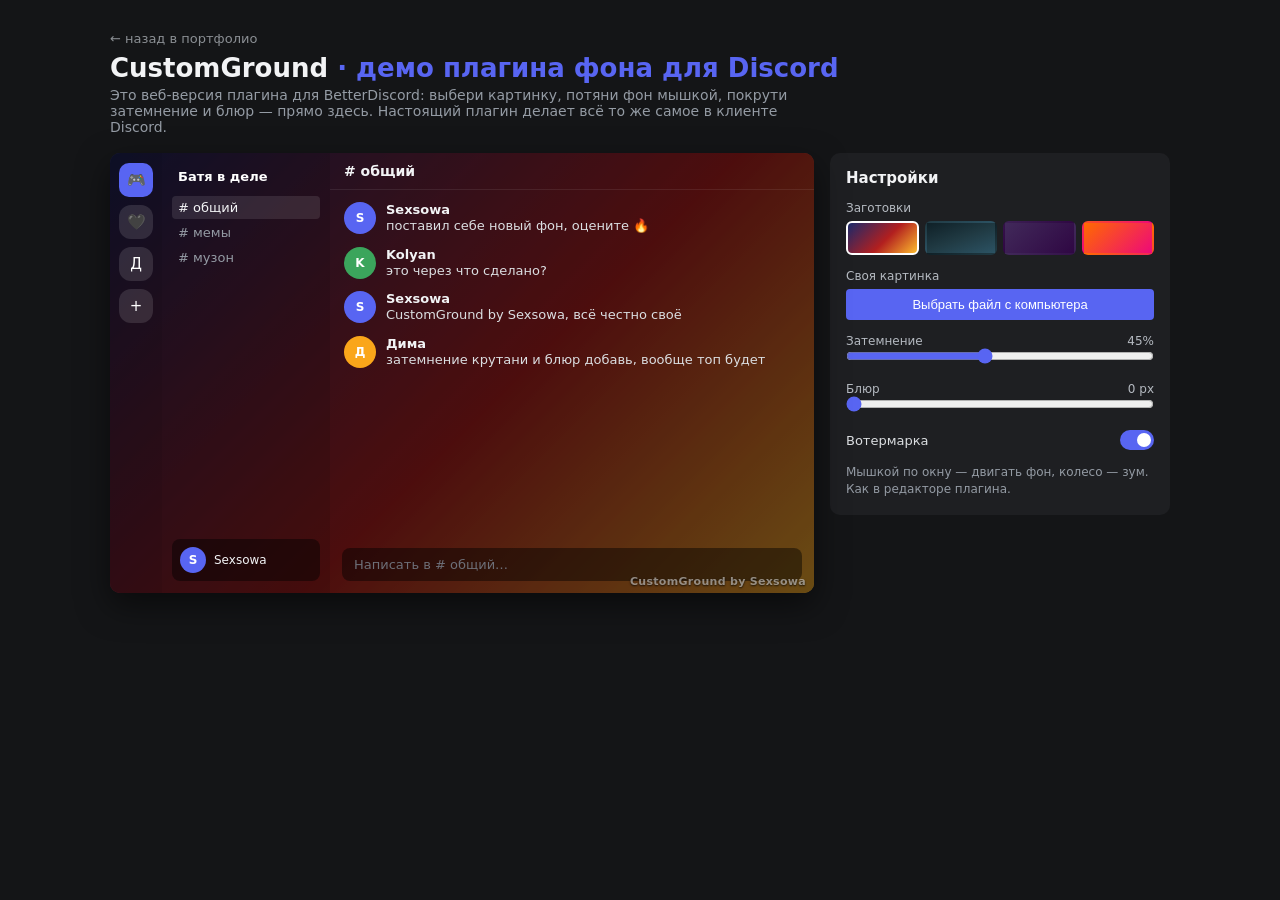
==== projects/customground/index.html @ f1dd519b "CustomGround: плагин фона для Discord — веб-демо с моком клиента (фон, затемнение, блюр, вотермарка," ====
<!DOCTYPE html>
<html lang="ru">
<head>
<meta charset="UTF-8">
<meta name="viewport" content="width=device-width, initial-scale=1.0">
<title>CustomGround — демо плагина для Discord</title>
<style>
  * { margin: 0; padding: 0; box-sizing: border-box; }

  body {
    background: #141517;
    color: #dbdee1;
    font-family: "gg sans", "Segoe UI", system-ui, sans-serif;
    min-height: 100vh;
    display: flex;
    flex-direction: column;
    align-items: center;
    padding: 28px 16px 48px;
  }

  .page-head { width: min(1060px, 100%); margin-bottom: 18px; }
  .page-head a { color: #8b8f94; text-decoration: none; font-size: 13px; }
  .page-head a:hover { color: #fff; }
  .page-head h1 { font-size: 26px; color: #f2f3f5; margin-top: 6px; }
  .page-head h1 em { color: #5865f2; font-style: normal; }
  .page-head p { color: #949ba4; font-size: 14px; margin-top: 4px; max-width: 720px; }

  .wrap { width: min(1060px, 100%); display: flex; gap: 16px; align-items: flex-start; flex-wrap: wrap; }

  /* ===== мок окна Discord ===== */
  .mock {
    flex: 1 1 620px;
    min-width: 320px;
    aspect-ratio: 16 / 10;
    background: #111214;
    border-radius: 10px;
    overflow: hidden;
    position: relative;
    box-shadow: 0 12px 32px rgba(0,0,0,.5);
    user-select: none;
    touch-action: none;
    cursor: grab;
  }
  .mock.dragging { cursor: grabbing; }

  .bg {
    position: absolute; inset: 0;
    background-repeat: no-repeat;
    background-position: center;
    background-size: cover;
    background-image: linear-gradient(135deg, #1a2a6c, #b21f1f 55%, #fdbb2d);
    z-index: 0;
  }
  .dim { position: absolute; inset: 0; background: rgba(0,0,0,.45); z-index: 1; pointer-events: none; }

  .ui { position: absolute; inset: 0; z-index: 2; display: flex; pointer-events: none; }
  .ui > * { pointer-events: auto; }

  .rail {
    width: 52px; background: rgba(0,0,0,.35);
    display: flex; flex-direction: column; align-items: center; padding: 10px 0; gap: 8px;
  }
  .rail .srv {
    width: 34px; height: 34px; border-radius: 12px;
    background: rgba(255,255,255,.12); color: #fff;
    display: flex; align-items: center; justify-content: center; font-size: 15px;
  }
  .rail .srv.active { border-radius: 10px; background: #5865f2; }

  .side {
    width: 168px; background: rgba(0,0,0,.30);
    padding: 12px 10px; display: flex; flex-direction: column; gap: 2px; font-size: 13px;
  }
  .side .srv-name { color: #fff; font-weight: 700; padding: 4px 6px 10px; }
  .side .ch { color: #949ba4; padding: 4px 6px; border-radius: 4px; display: flex; gap: 6px; align-items: center; }
  .side .ch.active { background: rgba(255,255,255,.10); color: #f2f3f5; }
  .side .me {
    margin-top: auto; background: rgba(0,0,0,.45); border-radius: 8px;
    padding: 8px; display: flex; gap: 8px; align-items: center;
  }
  .side .me .dot { width: 26px; height: 26px; border-radius: 50%; background: #5865f2; color: #fff;
    display: flex; align-items: center; justify-content: center; font-size: 12px; font-weight: 700; }

  .chat { flex: 1; display: flex; flex-direction: column; background: rgba(0,0,0,.22); min-width: 0; }
  .chat .head {
    padding: 10px 14px; color: #f2f3f5; font-weight: 700; font-size: 14px;
    border-bottom: 1px solid rgba(255,255,255,.08);
  }
  .chat .log { flex: 1; padding: 12px 14px; display: flex; flex-direction: column; gap: 12px; overflow: hidden; }
  .msg { display: flex; gap: 10px; }
  .ava { width: 32px; height: 32px; border-radius: 50%; flex: none;
    display: flex; align-items: center; justify-content: center; font-size: 12px; font-weight: 700; color: #fff; }
  .msg .who { font-size: 13px; font-weight: 700; color: #f2f3f5; }
  .msg .txt { font-size: 13px; color: #dbdee1; line-height: 1.35; }
  .chat .input {
    margin: 0 12px 12px; background: rgba(0,0,0,.45); border-radius: 8px;
    padding: 9px 12px; font-size: 13px; color: #6d6f78;
  }

  .wm {
    position: absolute; right: 8px; bottom: 5px; z-index: 3;
    color: rgba(255,255,255,.5); font-size: 11px; font-weight: 600;
    letter-spacing: .3px; text-shadow: 0 1px 2px rgba(0,0,0,.8); pointer-events: none;
  }

  /* ===== панель управления ===== */
  .panel {
    flex: 0 1 340px; min-width: 280px;
    background: #1e1f22; border-radius: 10px; padding: 16px;
    display: flex; flex-direction: column; gap: 14px;
  }
  .panel h2 { font-size: 15px; color: #f2f3f5; }
  .panel .note { font-size: 12px; color: #949ba4; line-height: 1.45; }
  .field label { font-size: 12px; color: #b5bac1; display: block; margin-bottom: 6px; }
  .presets { display: grid; grid-template-columns: repeat(4, 1fr); gap: 6px; }
  .presets div { height: 34px; border-radius: 6px; cursor: pointer; border: 2px solid transparent; }
  .presets div.sel { border-color: #fff; }
  input[type="file"] { display: none; }
  .btn {
    background: #5865f2; color: #fff; border: none; border-radius: 4px;
    padding: 8px 12px; font-size: 13px; font-weight: 500; cursor: pointer; width: 100%;
  }
  .btn:hover { filter: brightness(1.15); }
  input[type="range"] { width: 100%; accent-color: #5865f2; }
  .row { display: flex; justify-content: space-between; font-size: 12px; color: #b5bac1; }
  .switch { display: flex; align-items: center; justify-content: space-between; font-size: 13px; color: #dbdee1; }
  .tg { width: 34px; height: 20px; border-radius: 10px; background: #72767d; position: relative; cursor: pointer; transition: .15s; }
  .tg::after { content: ""; position: absolute; top: 3px; left: 3px; width: 14px; height: 14px; border-radius: 50%; background: #fff; transition: .15s; }
  .tg.on { background: #5865f2; }
  .tg.on::after { left: 17px; }
</style>
</head>
<body>

<div class="page-head">
  <a href="../../index.html#projects">← назад в портфолио</a>
  <h1>CustomGround <em>· демо плагина фона для Discord</em></h1>
  <p>Это веб-версия плагина для BetterDiscord: выбери картинку, потяни фон мышкой,
  покрути затемнение и блюр — прямо здесь. Настоящий плагин делает всё то же самое
  в клиенте Discord.</p>
</div>

<div class="wrap">
  <div class="mock" id="mock">
    <div class="bg" id="bg"></div>
    <div class="dim" id="dim"></div>
    <div class="ui">
      <div class="rail">
        <div class="srv active">🎮</div>
        <div class="srv">🖤</div>
        <div class="srv">Д</div>
        <div class="srv">+</div>
      </div>
      <div class="side">
        <div class="srv-name">Батя в деле</div>
        <div class="ch active"># общий</div>
        <div class="ch"># мемы</div>
        <div class="ch"># музон</div>
        <div class="me"><span class="dot">S</span><span style="font-size:12px;color:#f2f3f5">Sexsowa</span></div>
      </div>
      <div class="chat">
        <div class="head"># общий</div>
        <div class="log">
          <div class="msg"><div class="ava" style="background:#5865f2">S</div>
            <div><div class="who">Sexsowa</div><div class="txt">поставил себе новый фон, оцените 🔥</div></div></div>
          <div class="msg"><div class="ava" style="background:#3ba55c">K</div>
            <div><div class="who">Kolyan</div><div class="txt">это через что сделано?</div></div></div>
          <div class="msg"><div class="ava" style="background:#5865f2">S</div>
            <div><div class="who">Sexsowa</div><div class="txt">CustomGround by Sexsowa, всё честно своё</div></div></div>
          <div class="msg"><div class="ava" style="background:#faa61a">Д</div>
            <div><div class="who">Дима</div><div class="txt">затемнение крутани и блюр добавь, вообще топ будет</div></div></div>
        </div>
        <div class="input">Написать в # общий…</div>
      </div>
    </div>
    <div class="wm" id="wm">CustomGround by Sexsowa</div>
  </div>

  <div class="panel">
    <h2>Настройки</h2>

    <div class="field">
      <label>Заготовки</label>
      <div class="presets" id="presets"></div>
    </div>

    <div class="field">
      <label>Своя картинка</label>
      <button class="btn" id="pick">Выбрать файл с компьютера</button>
      <input type="file" id="file" accept="image/*">
    </div>

    <div class="field">
      <div class="row"><span>Затемнение</span><span id="dimV">45%</span></div>
      <input type="range" id="dim" min="0" max="100" value="45">
    </div>

    <div class="field">
      <div class="row"><span>Блюр</span><span id="blurV">0 px</span></div>
      <input type="range" id="blur" min="0" max="50" value="0">
    </div>

    <div class="switch">
      <span>Вотермарка</span>
      <div class="tg on" id="wmTg"></div>
    </div>

    <p class="note">Мышкой по окну — двигать фон, колесо — зум. Как в редакторе плагина.</p>
  </div>
</div>

<script>
const PRESETS = [
  "linear-gradient(135deg, #1a2a6c, #b21f1f 55%, #fdbb2d)",
  "linear-gradient(160deg, #0f2027, #203a43, #2c5364)",
  "linear-gradient(135deg, #41295a, #2f0743)",
  "linear-gradient(135deg, #ff6a00, #ee0979)"
];
const GRAD_W = 1920, GRAD_H = 1080;

const st = { src: PRESETS[0], iw: GRAD_W, ih: GRAD_H, dim: 45, blur: 0, wm: true,
             scale: 0, offX: 0, offY: 0 };

const bg = document.getElementById("bg");
const mock = document.getElementById("mock");
const dimEl = document.getElementById("dim");
const wmEl = document.getElementById("wm");

const coverOf = (w, h) => 100 * Math.max(1, (h / w) * (st.iw / st.ih));
const cover = () => coverOf(mock.clientWidth, mock.clientHeight);
const dispW = () => mock.clientWidth * st.scale / 100;
const dispH = () => dispW() * st.ih / st.iw;
const clamp = (v, a, b) => Math.min(b, Math.max(a, v));

function reset() {
  st.scale = cover();
  st.offX = (mock.clientWidth - dispW()) / 2;
  st.offY = (mock.clientHeight - dispH()) / 2;
}

function render() {
  bg.style.backgroundImage = st.src.startsWith("data:") ? `url("${st.src}")` : st.src;
  bg.style.backgroundSize = `${st.scale}% auto`;
  bg.style.backgroundPosition = `${st.offX}px ${st.offY}px`;
  bg.style.filter = st.blur > 0 ? `blur(${st.blur}px)` : "";
  dimEl.style.background = `rgba(0,0,0,${st.dim / 100})`;
  wmEl.style.display = st.wm ? "" : "none";
}

function setSrc(src, iw, ih) {
  st.src = src; st.iw = iw; st.ih = ih;
  reset(); render();
}

// пресеты
const presetsEl = document.getElementById("presets");
PRESETS.forEach((p, i) => {
  const d = document.createElement("div");
  d.style.background = p;
  if (i === 0) d.classList.add("sel");
  d.onclick = () => {
    presetsEl.querySelectorAll("div").forEach(x => x.classList.remove("sel"));
    d.classList.add("sel");
    setSrc(p, GRAD_W, GRAD_H);
  };
  presetsEl.appendChild(d);
});

// свой файл
const fileEl = document.getElementById("file");
document.getElementById("pick").onclick = () => fileEl.click();
fileEl.onchange = () => {
  const f = fileEl.files[0];
  if (!f) return;
  const r = new FileReader();
  r.onload = () => {
    const img = new Image();
    img.onload = () => {
      presetsEl.querySelectorAll("div").forEach(x => x.classList.remove("sel"));
      setSrc(r.result, img.naturalWidth, img.naturalHeight);
    };
    img.src = r.result;
  };
  r.readAsDataURL(f);
};

// слайдеры
const dimR = document.getElementById("dim");
dimR.oninput = () => { st.dim = +dimR.value; document.getElementById("dimV").textContent = st.dim + "%"; render(); };
const blurR = document.getElementById("blur");
blurR.oninput = () => { st.blur = +blurR.value; document.getElementById("blurV").textContent = st.blur + " px"; render(); };

// вотермарка
const wmTg = document.getElementById("wmTg");
wmTg.onclick = () => { st.wm = !st.wm; wmTg.classList.toggle("on", st.wm); render(); };

// драг и зум
let drag = null;
mock.addEventListener("pointerdown", e => {
  drag = { x: e.clientX, y: e.clientY };
  mock.classList.add("dragging");
  mock.setPointerCapture(e.pointerId);
});
mock.addEventListener("pointermove", e => {
  if (!drag) return;
  st.offX = clamp(st.offX + e.clientX - drag.x, mock.clientWidth - dispW(), 0);
  st.offY = clamp(st.offY + e.clientY - drag.y, mock.clientHeight - dispH(), 0);
  drag = { x: e.clientX, y: e.clientY };
  render();
});
const endDrag = () => { drag = null; mock.classList.remove("dragging"); };
mock.addEventListener("pointerup", endDrag);
mock.addEventListener("pointercancel", endDrag);
mock.addEventListener("wheel", e => {
  e.preventDefault();
  st.scale = clamp(st.scale * (e.deltaY < 0 ? 1.1 : 0.9), cover(), cover() * 6);
  st.offX = clamp(st.offX, mock.clientWidth - dispW(), 0);
  st.offY = clamp(st.offY, mock.clientHeight - dispH(), 0);
  render();
}, { passive: false });

window.addEventListener("resize", () => { reset(); render(); });
reset();
render();
</script>
</body>
</html>
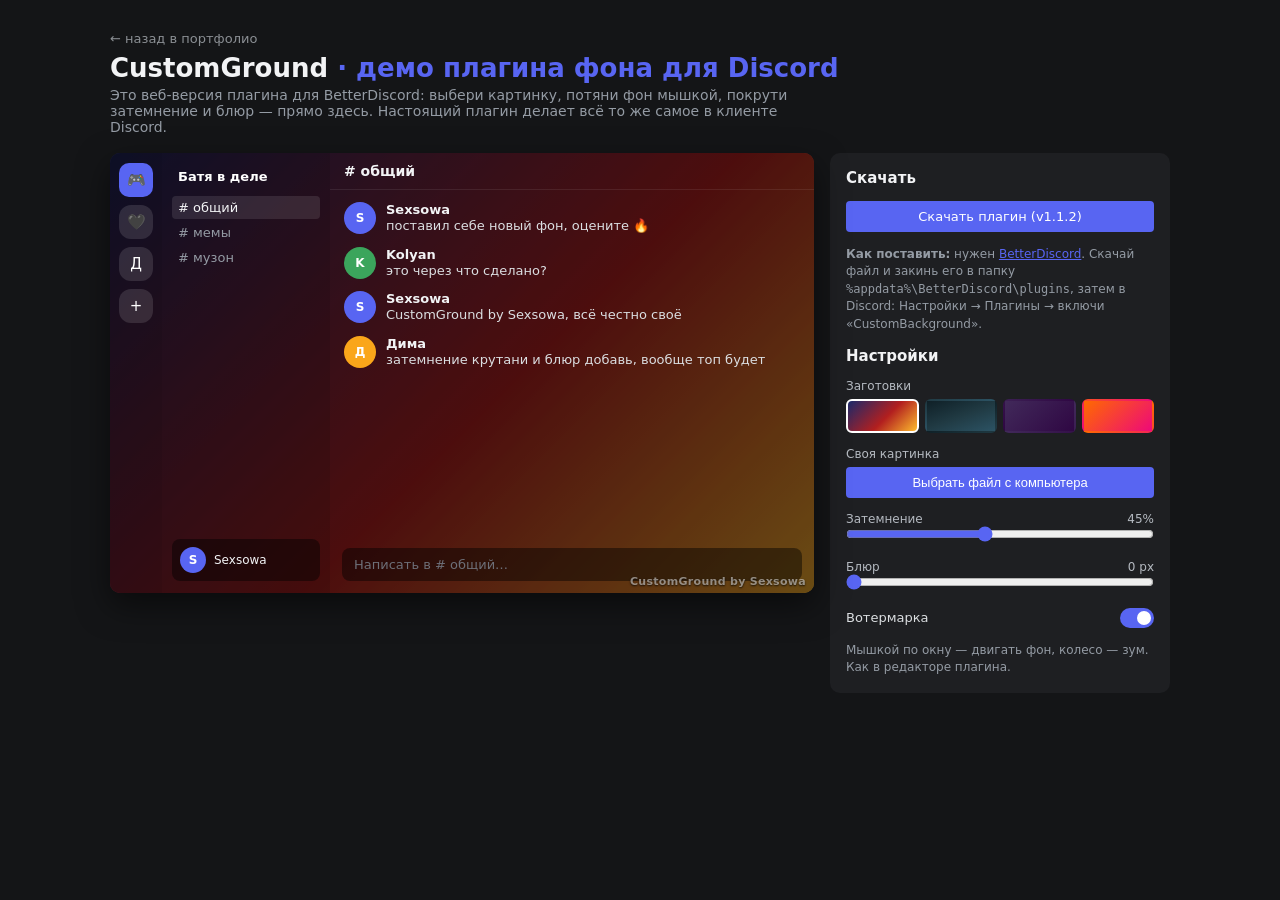
==== commit fb4840b1: "CustomGround: сам плагин v1.1.2 доступен для скачивания — кнопка и инструкция на демо-странице, ссыл" ====
--- a/projects/customground/index.html
+++ b/projects/customground/index.html
@@ -177,6 +177,12 @@
   </div>
 
   <div class="panel">
+    <h2>Скачать</h2>
+    <a class="btn" href="CustomBackground.plugin.js" download style="display:block;text-align:center;text-decoration:none">Скачать плагин (v1.1.2)</a>
+    <p class="note"><b>Как поставить:</b> нужен <a href="https://betterdiscord.app/" target="_blank" rel="noopener" style="color:#5865f2">BetterDiscord</a>.
+    Скачай файл и закинь его в папку <span class="mono" style="font-family:Consolas,monospace">%appdata%\BetterDiscord\plugins</span>,
+    затем в Discord: Настройки → Плагины → включи «CustomBackground».</p>
+
     <h2>Настройки</h2>
 
     <div class="field">
